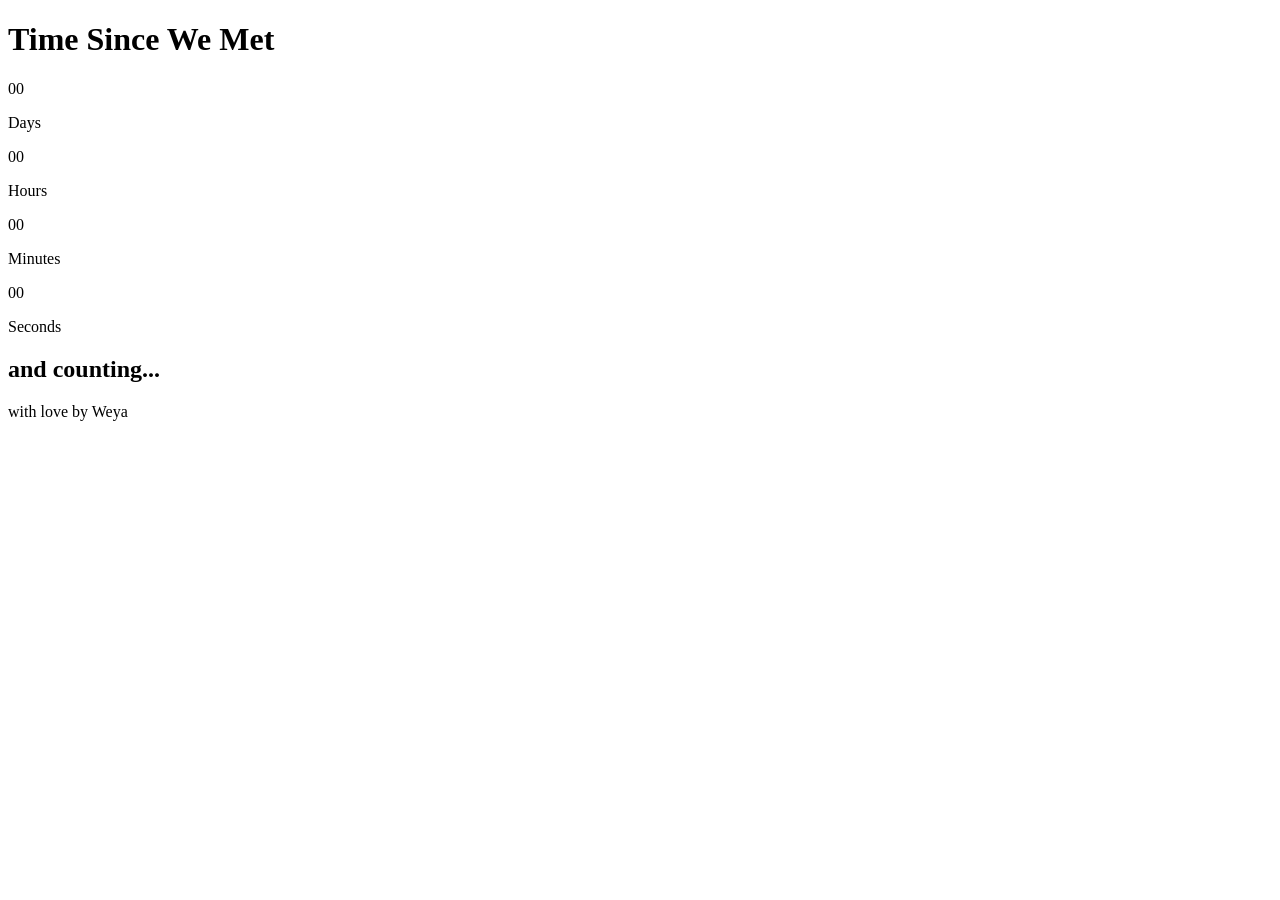
==== page1.html @ 678c9bdc "Add files via upload" ====
<!DOCTYPE html>
<html lang="en">
<head>
    <meta charset="UTF-8">
    <meta name="viewport" content="width=device-width, initial-scale=1.0">
    <title>Time Since We Met</title>
    <link rel="stylesheet" href="styles/page1.css">
</head>
<body>
<div class="container">
    <h1>Time Since We Met</h1>
    <div id="countdown">
        <div class="time-box">
            <span id="days">00</span>
            <p>Days</p>
        </div>
        <div class="time-box">
            <span id="hours">00</span>
            <p>Hours</p>
        </div>
        <div class="time-box">
            <span id="minutes">00</span>
            <p>Minutes</p>
        </div>
        <div class="time-box">
            <span id="seconds">00</span>
            <p>Seconds</p>
        </div>
    </div>
    <h2 id="message">and counting...</h2>
    <p class="copyright-text">with love by Weya</p>
</div>
    <script src="javascript/page1.js"></script>
</body>
</html>
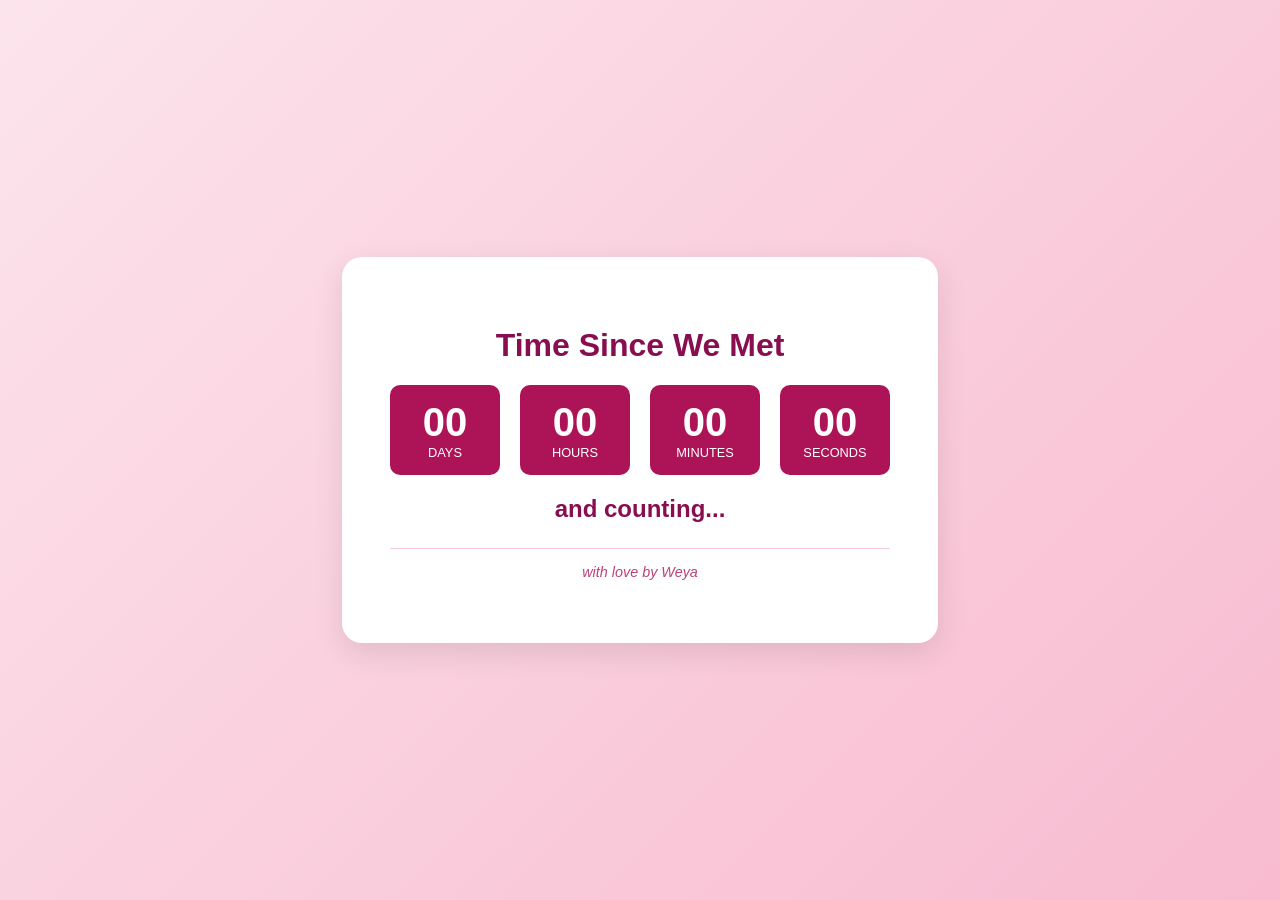
==== commit f91f62cf: "page1.html" ====
--- a/page1.html
+++ b/page1.html
@@ -4,7 +4,7 @@
     <meta charset="UTF-8">
     <meta name="viewport" content="width=device-width, initial-scale=1.0">
     <title>Time Since We Met</title>
-    <link rel="stylesheet" href="styles/page1.css">
+    <link rel="stylesheet" href="page1.css">
 </head>
 <body>
 <div class="container">
@@ -30,6 +30,6 @@
     <h2 id="message">and counting...</h2>
     <p class="copyright-text">with love by Weya</p>
 </div>
-    <script src="javascript/page1.js"></script>
+    <script src="page1.js"></script>
 </body>
-</html>+</html>
--- a/page1.css
+++ b/page1.css
@@ -0,0 +1,54 @@
+body {
+    margin: 0;
+    font-family: 'Segoe UI', Tahoma, Geneva, Verdana, sans-serif;
+    background: linear-gradient(135deg, #fce4ec 0%, #f8bbd0 100%);
+    display: flex;
+    justify-content: center;
+    align-items: center;
+    height: 100vh;
+    color: #880e4f;
+}
+
+.container {
+    text-align: center;
+    background: white;
+    padding: 3rem;
+    border-radius: 20px;
+    box-shadow: 0 10px 30px rgba(0,0,0,0.1);
+}
+
+#countdown {
+    display: flex;
+    gap: 20px;
+    margin-top: 20px;
+}
+
+.time-box {
+    background: #ad1457;
+    color: white;
+    padding: 15px;
+    border-radius: 10px;
+    min-width: 80px;
+}
+
+.time-box span {
+    font-size: 2.5rem;
+    font-weight: bold;
+    display: block;
+}
+
+.time-box p {
+    margin: 0;
+    font-size: 0.8rem;
+    text-transform: uppercase;
+}
+
+.copyright-text {
+    margin-top: 25px;
+    font-size: 0.9rem;
+    font-style: italic;
+    color: #ad1457;
+    opacity: 0.8;
+    border-top: 1px solid #f8bbd0;
+    padding-top: 15px;
+}
